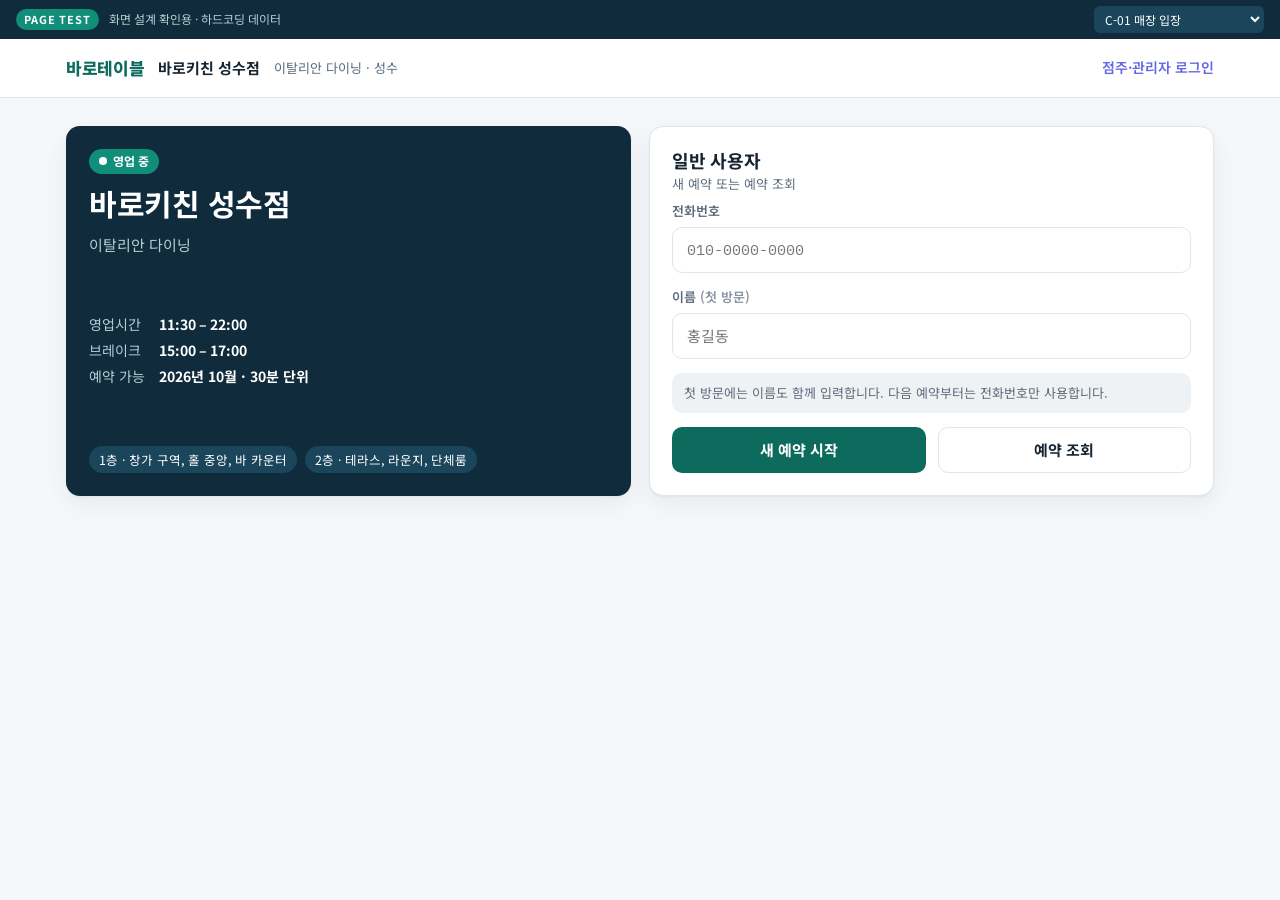
==== barotable-pagetest/src/main/resources/templates/index.html @ 7b386302 "first" ====
<!DOCTYPE html>
<html lang="ko" xmlns:th="http://www.thymeleaf.org">
<head>
  <meta charset="utf-8">
  <meta name="viewport" content="width=device-width, initial-scale=1, viewport-fit=cover">
  <title>barotable-pagetest</title>
  <link rel="preconnect" href="https://fonts.googleapis.com">
  <link rel="stylesheet" href="https://fonts.googleapis.com/css2?family=Noto+Sans+KR:wght@400;500;600;700;800&amp;family=IBM+Plex+Mono:wght@500;600&amp;display=swap">
  <link rel="stylesheet" href="../static/css/app.css" th:href="@{/css/app.css}">
</head>
<!-- C-01 매장 소개와 빠른 예약 시작 -->
<body data-depth="0" data-screen="index" th:data-server="true">
  <header class="site-head">
    <div class="wrap">
      <a class="brand" href="index.html" th:href="@{/}" data-go="index">바로테이블</a>
      <span class="head-store" id="head-store">바로키친 성수점</span>
      <span class="head-sub" id="head-sub">이탈리안 다이닝 · 성수</span>
      <span class="head-spacer"></span>
      <a class="head-link" href="owner/login.html" th:href="@{/owner/login}" data-go="owner-login">점주·관리자 로그인</a>
    </div>
  </header>

  <main class="page wrap">
    <div class="grid cols-2" style="align-items:stretch">
      <!-- 매장 소개 -->
      <section class="card card-dark hero-store" aria-labelledby="store-name">
        <div class="stack" style="gap:10px">
          <span class="badge badge-solid" id="open-badge" style="align-self:flex-start"><span class="dot"></span>영업 중</span>
          <h1 id="store-name">바로키친 성수점</h1>
          <p class="muted" id="store-cat">이탈리안 다이닝</p>
        </div>
        <dl class="hours">
          <dt>영업시간</dt><dd id="h-open">11:30 – 22:00</dd>
          <dt>브레이크</dt><dd id="h-break">15:00 – 17:00</dd>
          <dt>예약 가능</dt><dd>2026년 10월 · 30분 단위</dd>
        </dl>
        <div class="floor-mini"><span>1층 · 창가 구역, 홀 중앙, 바 카운터</span><span>2층 · 테라스, 라운지, 단체룸</span></div>
      </section>

      <!-- 일반 사용자 -->
      <section class="card" aria-labelledby="guest-title">
        <div class="card-head" style="margin-bottom:6px">
          <div>
            <h2 id="guest-title">일반 사용자</h2>
            <p class="card-sub">새 예약 또는 예약 조회</p>
          </div>
        </div>
        <div class="stack">
          <div class="field">
            <label for="g-phone">전화번호</label>
            <input class="input mono" id="g-phone" placeholder="010-0000-0000">
          </div>
          <div class="field">
            <label for="g-name">이름 <span class="faint">(첫 방문)</span></label>
            <input class="input" id="g-name" placeholder="홍길동">
          </div>
          <p class="notice">첫 방문에는 이름도 함께 입력합니다. 다음 예약부터는 전화번호만 사용합니다.</p>
          <div class="form-row">
            <a class="btn btn-primary" href="reserve.html" th:href="@{/reserve}" data-go="reserve">새 예약 시작</a>
            <a class="btn btn-ghost" href="lookup.html" th:href="@{/reservations/lookup}" data-go="lookup">예약 조회</a>
          </div>
        </div>
      </section>
    </div>
  </main>

  <script src="../static/js/data.js" th:src="@{/js/data.js}"></script>
  <script src="../static/js/common.js" th:src="@{/js/common.js}"></script>
</body>
</html>
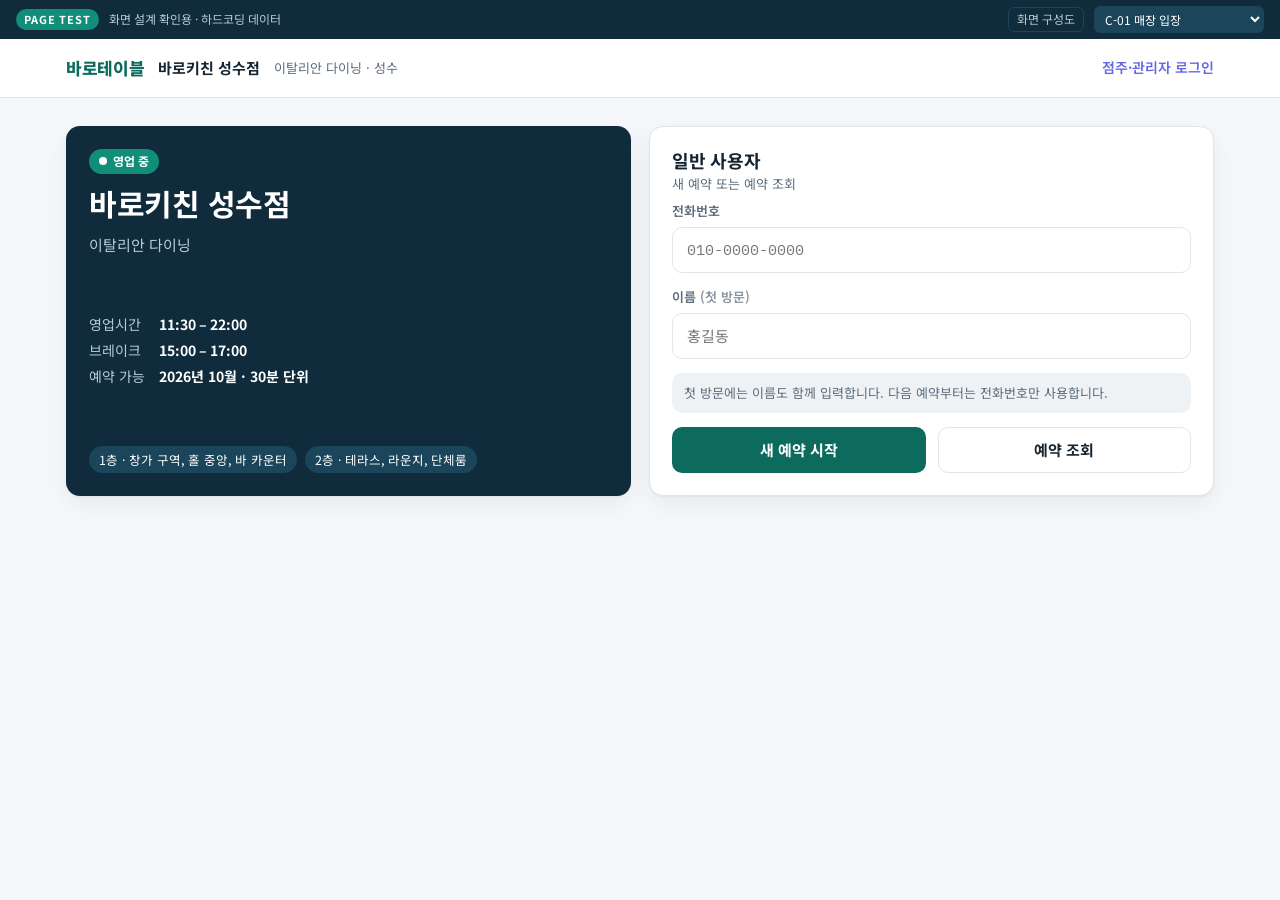
==== commit e73b432a: "CSS·JS 주소에 버전을 붙여 배포 직후 캐시가 섞이는 문제 방지 GitHub Pages는 HTML·CSS·JS를 각각 약 10분 캐시한다. 배포 직후 휴대폰에서 열면 새 스크립" ====
--- a/barotable-pagetest/src/main/resources/templates/index.html
+++ b/barotable-pagetest/src/main/resources/templates/index.html
@@ -3,10 +3,10 @@
 <head>
   <meta charset="utf-8">
   <meta name="viewport" content="width=device-width, initial-scale=1, viewport-fit=cover">
-  <title>barotable-pagetest</title>
+  <title>바로테이블 · 바로키친 성수점</title>
   <link rel="preconnect" href="https://fonts.googleapis.com">
   <link rel="stylesheet" href="https://fonts.googleapis.com/css2?family=Noto+Sans+KR:wght@400;500;600;700;800&amp;family=IBM+Plex+Mono:wght@500;600&amp;display=swap">
-  <link rel="stylesheet" href="../static/css/app.css" th:href="@{/css/app.css}">
+  <link rel="stylesheet" href="../static/css/app.css?v=20261006b" th:href="@{/css/app.css}">
 </head>
 <!-- C-01 매장 소개와 빠른 예약 시작 -->
 <body data-depth="0" data-screen="index" th:data-server="true">
@@ -64,7 +64,7 @@
     </div>
   </main>
 
-  <script src="../static/js/data.js" th:src="@{/js/data.js}"></script>
-  <script src="../static/js/common.js" th:src="@{/js/common.js}"></script>
+  <script src="../static/js/data.js?v=20261006b" th:src="@{/js/data.js}"></script>
+  <script src="../static/js/common.js?v=20261006b" th:src="@{/js/common.js}"></script>
 </body>
 </html>
